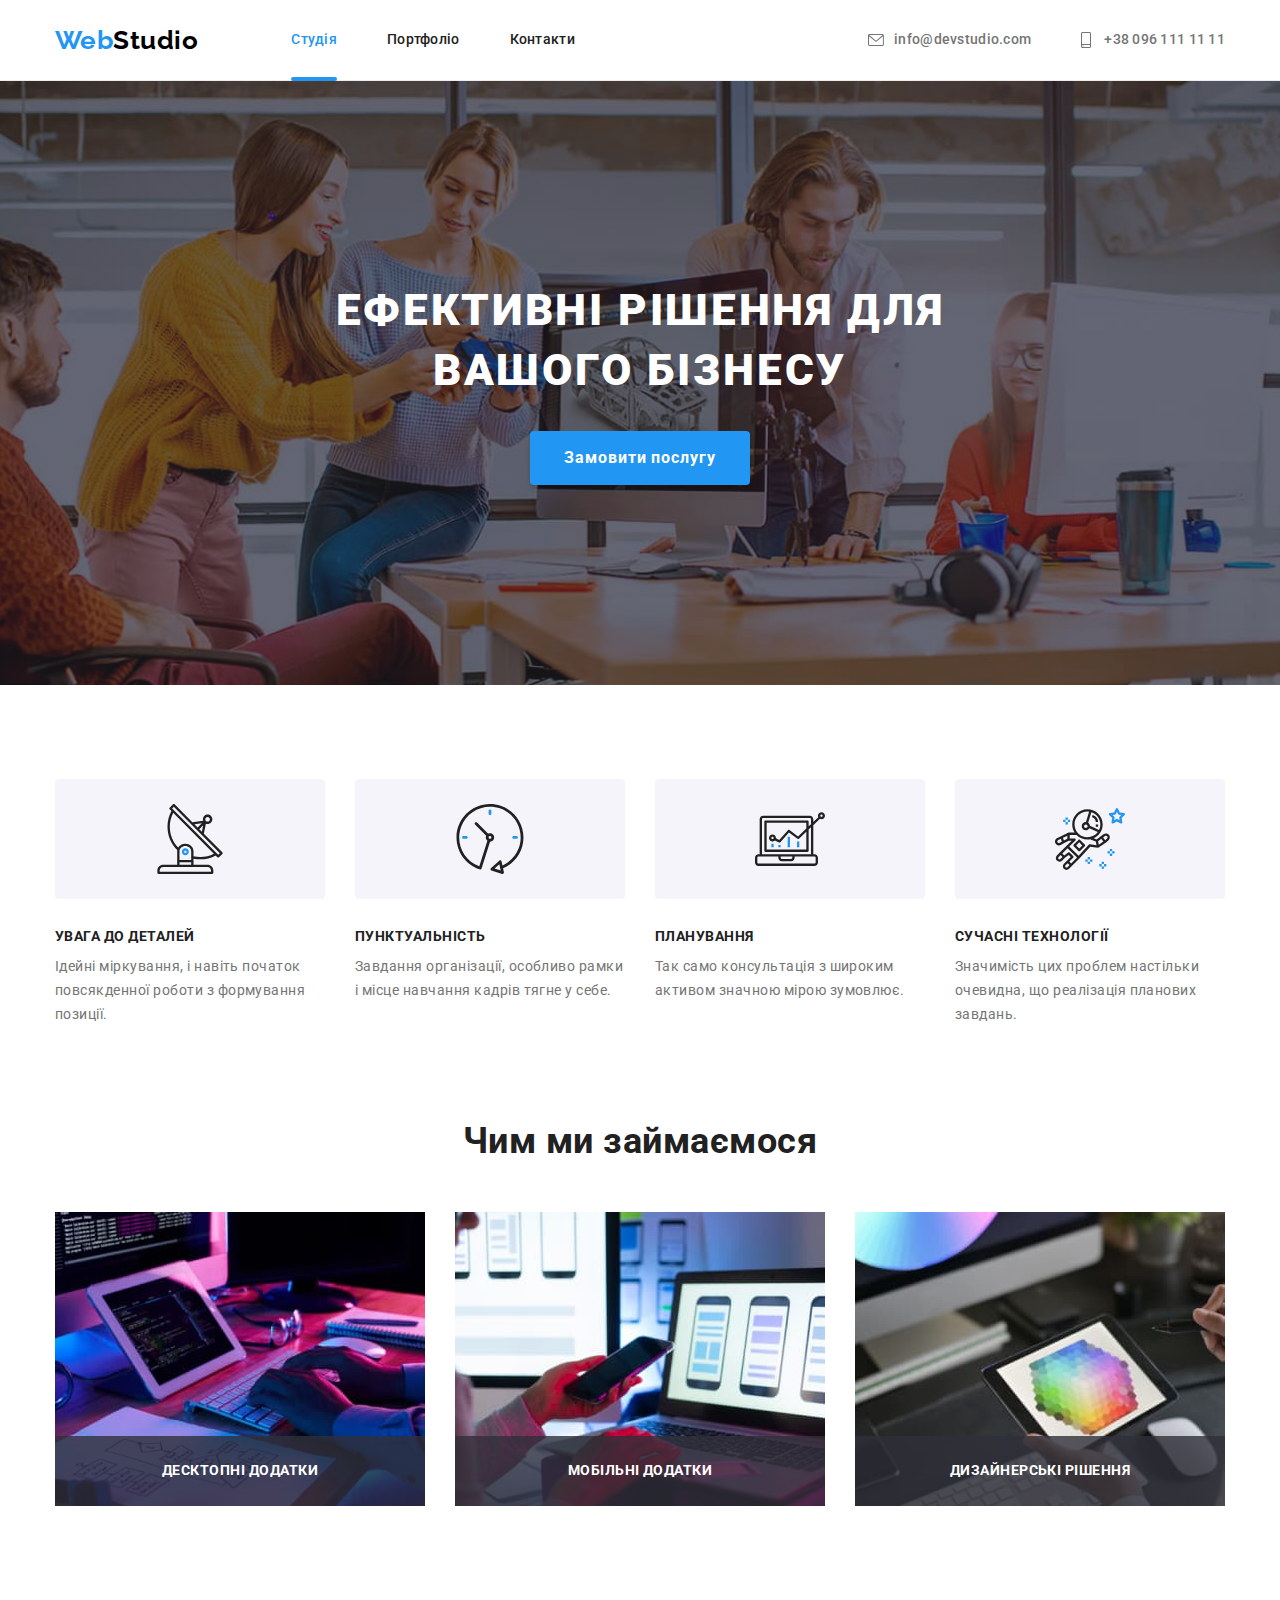
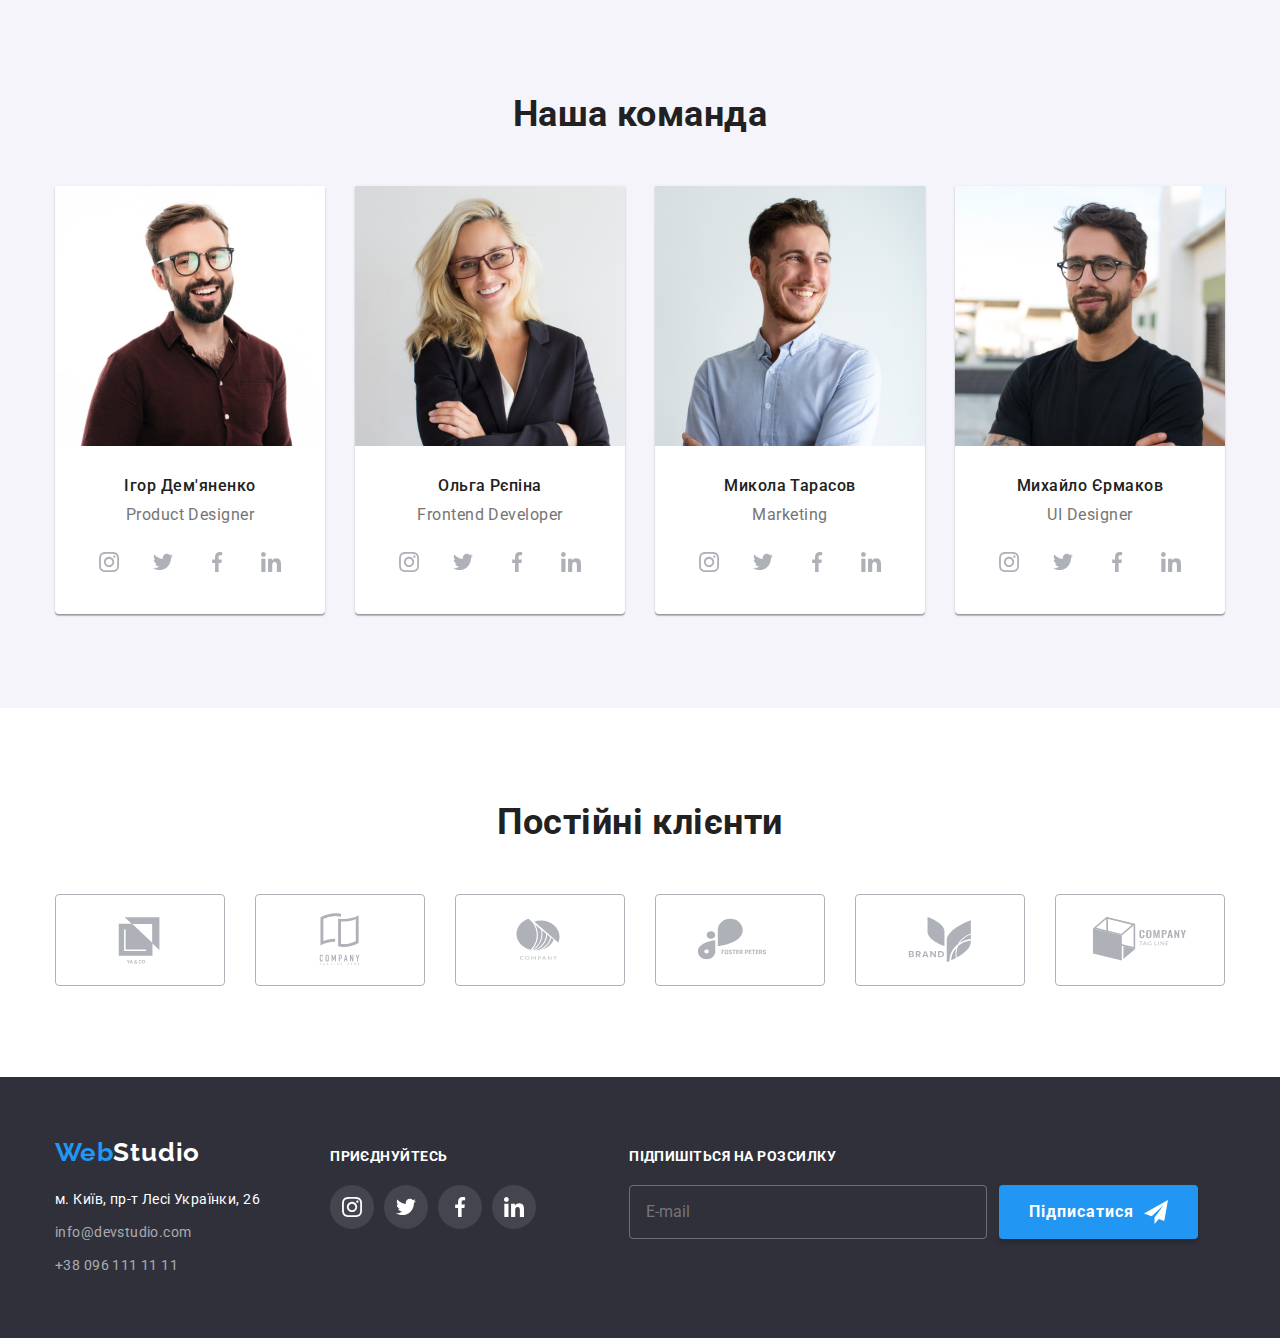
==== index.html @ 99c2af89 "modal+footer" ====
<!DOCTYPE html>
<html lang="uk">
  <head>
    <meta charset="UTF-8" />
    <meta http-equiv="X-UA-Compatible" content="IE=edge" />
    <meta name="viewport" content="width=device-width, initial-scale=1.0" />
    <title>Студія</title>
    <link rel="preconnect" href="https://fonts.googleapis.com" />
    <link rel="preconnect" href="https://fonts.gstatic.com" crossorigin />
    <link
      href="https://fonts.googleapis.com/css2?family=Raleway:wght@700&family=Roboto:wght@400;500;700&display=swap"
      rel="stylesheet"
    />
    <link
      rel="stylesheet"
      href="https://cdnjs.cloudflare.com/ajax/libs/modern-normalize/1.1.0/modern-normalize.min.css"
    />
    <link rel="stylesheet" href="./css/styles.css" />
  </head>
  <body>
    <!--Верхня лінія-->
    <header class="header">
      <div class="container flex-container">
        <nav class="nav flex-cont">
          <a href="./index.html" class="primary"
            >Web<span class="logo-white">Studio</span></a
          >

          <ul class="site-nav">
            <li class="item">
              <a href="./index.html" class="link current">Студія</a>
            </li>
            <li class="item">
              <a href="./portfolio.html" class="link">Портфоліо</a>
            </li>
            <li class="item"><a href="#Контакти" class="link">Контакти</a></li>
          </ul>
        </nav>
        <ul class="cont-nav">
          <li class="item">
            <a href="mailto:info@devstudio.com" class="link"
              ><svg class="icon-mail" width="16" height="12">
                <use href="./images/icons.svg#envelope"></use>
              </svg>
              info@devstudio.com</a
            >
          </li>
          <li class="item">
            <a href="tel:+380961111111" class="link">
              <svg class="icon-phone" width="10" height="16">
                <use href="./images/icons.svg#smartphone"></use>
              </svg>
              +38 096 111 11 11</a
            >
          </li>
        </ul>
      </div>
    </header>
    <main>
      <!--Шапка-->
      <section class="hero">
        <div class="container">
          <h1 class="hero-title">Ефективні рішення для<br />вашого бізнесу</h1>
          <button type="button" class="button" data-modal-open>
            Замовити послугу
          </button>
          <div class="backdrop is-hidden" data-modal>
            <div class="modal">
              <p class="modal-form">Залиште свої дані, ми вам передзвонимо</p>
              <form class="form">
                <div class="form-field">
                <label for="usermame">Ім'я</label>  
                <div class="field-pos">           
                <input type="text" name="usermame" id="usermame" required/>
                <svg class="icon-modal" width="12" height="12">
                  <use href="./images/icons.svg#user"></use></svg>
                </div>   
                </div>
                <div class="form-field">
                <label for="user-tel">Телефон</label>
                <div class="field-pos">
                <input type="tel" name="tel" id="user-tel" required/>
                <svg class="icon-modal" width="13" height="13">
                  <use href="./images/icons.svg#tel"></use></svg>
                </div>
                </div>
                <div class="form-field">
                <label for="user-email">Пошта</label>
                <div class="field-pos">
                <input type="email" name="email" id="user-email" required/>
                <svg class="icon-modal" width="15" height="12">
                  <use href="./images/icons.svg#mail"></use></svg>
                </div>
                </div>
                <div class="form-comment">
                <label for="user-comment">Коментар</label>
                <textarea name="comment" rows="5" placeholder="Введіть текст" id="user-comment"></textarea></div>
                <div class="form-check">
                <input type="checkbox" name="terms" value="terms" id="terms">
                <label for="terms"> Погоджуюся з розсилкою та приймаю <span><a href="#" target="_blank"
                  rel="noreferrer noopener">Умови договору</a></span></label></div>
                
                <button type="submit" class="button">Відправити</button>
              </form>
              <button class="modal-button" data-modal-close>
                <svg class="modal-icon" width="18" height="18">
                  <use href="./images/icons.svg#close-black"></use>
                </svg>
              </button>
            </div>
          </div>
        </div>
      </section>

      <!--Особливості-->
      <section class="section">
        <div class="container">
          <h2 class="visually-hidden">Особливості</h2>
          <ul class="features-list">
            <li class="item">
              <div class="icons">
                <svg class="icon-features" width="70" height="70">
                  <use href="./images/icons.svg#antenna"></use>
                </svg>
              </div>
              <h3 class="features-title">УВАГА ДО ДЕТАЛЕЙ</h3>
              <p class="features-text">
                Ідейні міркування, і навіть початок повсякденної роботи з
                формування позиції.
              </p>
            </li>
            <li class="item">
              <div class="icons">
                <svg class="icon-features" width="70" height="70">
                  <use href="./images/icons.svg#clock"></use>
                </svg>
              </div>
              <h3 class="features-title">ПУНКТУАЛЬНІСТЬ</h3>
              <p class="features-text">
                Завдання організації, особливо рамки і місце навчання кадрів
                тягне у себе.
              </p>
            </li>
            <li class="item">
              <div class="icons">
                <svg class="icon-features" width="70" height="70">
                  <use href="./images/icons.svg#diagram"></use>
                </svg>
              </div>
              <h3 class="features-title">ПЛАНУВАННЯ</h3>
              <p class="features-text">
                Так само консультація з широким активом значною мірою зумовлює.
              </p>
            </li>
            <li class="item">
              <div class="icons">
                <svg class="icon-features" width="70" height="70">
                  <use href="./images/icons.svg#astronaut"></use>
                </svg>
              </div>
              <h3 class="features-title">СУЧАСНІ ТЕХНОЛОГІЇ</h3>
              <p class="features-text">
                Значимість цих проблем настільки очевидна, що реалізація
                планових завдань.
              </p>
            </li>
          </ul>
        </div>
      </section>

      <!--Чим ми займаємося-->
      <section class="section-work">
        <div class="container">
          <h2 class="work-title">Чим ми займаємося</h2>
          <ul class="work-block">
            <li class="item">
              <div class="work-thumb">
                <img
                  src="./images/box-1.jpg"
                  alt="dev"
                  width="370"
                  height="294"
                />
                <div class="element">
                  <p class="features-title">Десктопні додатки</p>
                </div>
              </div>
            </li>
            <li class="item">
              <div class="work-thumb">
                <img
                  src="./images/box-2.jpg"
                  alt="scc"
                  width="370"
                  height="294"
                />
                <div class="element">
                  <p class="features-title">Мобільні додатки</p>
                </div>
              </div>
            </li>
            <li class="item">
              <div class="work-thumb">
                <img
                  src="./images/box-3.jpg"
                  alt="design"
                  width="370"
                  height="294"
                />
                <div class="element">
                  <p class="features-title">Дизайнерські рішення</p>
                </div>
              </div>
            </li>
          </ul>
        </div>
      </section>

      <!--Наша Команда-->
      <section class="section-team">
        <div class="container">
          <h2 class="team-title">Наша команда</h2>
          <ul class="team-list">
            <li class="team-color">
              <img
                src="./images/Ihor-Demianenko.jpg"
                alt="Product Designer"
                width="270"
                height="260"
              />
              <div class="dev-box">
                <h3 class="dev-title">Ігор Дем'яненко</h3>
                <p class="dev-text">Product Designer</p>
                <ul class="dev-contacts">
                  <li class="contact-link">
                    <a
                      href="#"
                      target="_blank"
                      rel="noreferrer noopener"
                      class="link"
                      ><svg class="icon-dev" width="20" height="20">
                        <use href="./images/icons.svg#instagram"></use></svg
                    ></a>
                  </li>
                  <li class="contact-link">
                    <a
                      href="#"
                      target="_blank"
                      rel="noreferrer noopener"
                      class="link"
                      ><svg class="icon-dev" width="20" height="20">
                        <use href="./images/icons.svg#twitter"></use></svg
                    ></a>
                  </li>
                  <li class="contact-link">
                    <a
                      href="#"
                      target="_blank"
                      rel="noreferrer noopener"
                      class="link"
                      ><svg class="icon-dev" width="20" height="20">
                        <use href="./images/icons.svg#facebook"></use></svg
                    ></a>
                  </li>
                  <li class="contact-link">
                    <a
                      href="#"
                      target="_blank"
                      rel="noreferrer noopener"
                      class="link"
                      ><svg class="icon-dev" width="20" height="20">
                        <use href="./images/icons.svg#linkedin"></use></svg
                    ></a>
                  </li>
                </ul>
              </div>
            </li>
            <li class="team-color">
              <img
                src="./images/Olha-Repina.jpg"
                alt="Frontend Developer"
                width="270"
                height="260"
              />
              <div class="dev-box">
                <h3 class="dev-title">Ольга Рєпіна</h3>
                <p class="dev-text">Frontend Developer</p>
                <ul class="dev-contacts">
                  <li class="contact-link">
                    <a
                      href="#"
                      target="_blank"
                      rel="noreferrer noopener"
                      class="link"
                      ><svg class="icon-dev" width="20" height="20">
                        <use href="./images/icons.svg#instagram"></use></svg
                    ></a>
                  </li>
                  <li class="contact-link">
                    <a
                      href="#"
                      target="_blank"
                      rel="noreferrer noopener"
                      class="link"
                      ><svg class="icon-dev" width="20" height="20">
                        <use href="./images/icons.svg#twitter"></use></svg
                    ></a>
                  </li>
                  <li class="contact-link">
                    <a
                      href="#"
                      target="_blank"
                      rel="noreferrer noopener"
                      class="link"
                      ><svg class="icon-dev" width="20" height="20">
                        <use href="./images/icons.svg#facebook"></use></svg
                    ></a>
                  </li>
                  <li class="contact-link">
                    <a
                      href="#"
                      target="_blank"
                      rel="noreferrer noopener"
                      class="link"
                      ><svg class="icon-dev" width="20" height="20">
                        <use href="./images/icons.svg#linkedin"></use></svg
                    ></a>
                  </li>
                </ul>
              </div>
            </li>
            <li class="team-color">
              <img
                src="./images/Mykola-Tarasov.jpg"
                alt="Marketing"
                width="270"
                height="260"
              />
              <div class="dev-box">
                <h3 class="dev-title">Микола Тарасов</h3>
                <p class="dev-text">Marketing</p>
                <ul class="dev-contacts">
                  <li class="contact-link">
                    <a
                      href="#"
                      target="_blank"
                      rel="noreferrer noopener"
                      class="link"
                      ><svg class="icon-dev" width="20" height="20">
                        <use href="./images/icons.svg#instagram"></use></svg
                    ></a>
                  </li>
                  <li class="contact-link">
                    <a
                      href="#"
                      target="_blank"
                      rel="noreferrer noopener"
                      class="link"
                      ><svg class="icon-dev" width="20" height="20">
                        <use href="./images/icons.svg#twitter"></use></svg
                    ></a>
                  </li>
                  <li class="contact-link">
                    <a
                      href=#"
                      target="_blank"
                      rel="noreferrer noopener"
                      class="link"
                      ><svg class="icon-dev" width="20" height="20">
                        <use href="./images/icons.svg#facebook"></use></svg
                    ></a>
                  </li>
                  <li class="contact-link">
                    <a
                      href="#"
                      target="_blank"
                      rel="noreferrer noopener"
                      class="link"
                      ><svg class="icon-dev" width="20" height="20">
                        <use href="./images/icons.svg#linkedin"></use></svg
                    ></a>
                  </li>
                </ul>
              </div>
            </li>
            <li class="team-color">
              <img
                src="./images/Myhailo-Yermakov.jpg"
                alt="UI Designer"
                width="270"
                height="260"
              />
              <div class="dev-box">
                <h3 class="dev-title">Михайло Єрмаков</h3>
                <p class="dev-text">UI Designer</p>
                <ul class="dev-contacts">
                  <li class="contact-link">
                    <a
                      href="#"
                      target="_blank"
                      rel="noreferrer noopener"
                      class="link"
                      ><svg class="icon-dev" width="20" height="20">
                        <use href="./images/icons.svg#instagram"></use></svg
                    ></a>
                  </li>
                  <li class="contact-link">
                    <a
                      href="#"
                      target="_blank"
                      rel="noreferrer noopener"
                      class="link"
                      ><svg class="icon-dev" width="20" height="20">
                        <use href="./images/icons.svg#twitter"></use></svg
                    ></a>
                  </li>
                  <li class="contact-link">
                    <a
                      href="#"
                      target="_blank"
                      rel="noreferrer noopener"
                      class="link"
                      ><svg class="icon-dev" width="20" height="20">
                        <use href="./images/icons.svg#facebook"></use></svg
                    ></a>
                  </li>
                  <li class="contact-link">
                    <a
                      href="#"
                      target="_blank"
                      rel="noreferrer noopener"
                      class="link"
                      ><svg class="icon-dev" width="20" height="20">
                        <use href="./images/icons.svg#linkedin"></use></svg
                    ></a>
                  </li>
                </ul>
              </div>
            </li>
          </ul>
        </div>
      </section>

      <!--Постійні клієнти-->
      <section class="section-clients">
        <div class="container">
          <h2 class="team-title">Постійні клієнти</h2>
          <ul class="clients-list">
            <li class="clients-link">
              <a href="" class="link">
                <svg class="icon-client" width="106" height="60">
                  <use href="./images/icons.svg#ya-co"></use>
                </svg>
              </a>
            </li>
            <li class="clients-link">
              <a href="" class="link">
                <svg class="icon-client" width="106" height="60">
                  <use href="./images/icons.svg#company-tag-here"></use>
                </svg>
              </a>
            </li>
            <li class="clients-link">
              <a href="" class="link">
                <svg class="icon-client" width="106" height="60">
                  <use href="./images/icons.svg#company"></use>
                </svg>
              </a>
            </li>
            <li class="clients-link">
              <a href="" class="link">
                <svg class="icon-client" width="106" height="60">
                  <use href="./images/icons.svg#foster-peters"></use>
                </svg>
              </a>
            </li>
            <li class="clients-link">
              <a href="" class="link">
                <svg class="icon-client" width="106" height="60">
                  <use href="./images/icons.svg#brand"></use>
                </svg>
              </a>
            </li>
            <li class="clients-link">
              <a href="" class="link">
                <svg class="icon-client" width="106" height="60">
                  <use href="./images/icons.svg#company-tag-line"></use>
                </svg>
              </a>
            </li>
          </ul>
        </div>
      </section>
    </main>
    <!--Нижня лінія-->
    <footer class="footer">
      <div class="container footer-contacts">
        <!--step 1-->
        <div class="web-contacts">
          <a href="./index.html" class="primary"
            >Web<span class="logo-black">Studio</span></a
          >

          <address>
            <ul class="nav-foot">
              <li class="item">
                <a
                  href="https://goo.gl/maps/nedKhjfCdMCEQV4k6"
                  target="_blank"
                  rel="noreferrer noopener"
                  class="link"
                  >м. Київ, пр-т Лесі Українки, 26</a
                >
              </li>
              <li class="item">
                <a href="mailto:info@devstudio.com" class="cont-link"
                  >info@devstudio.com</a
                >
              </li>
              <li class="item">
                <a href="tel:+380961111111" class="cont-link"
                  >+38 096 111 11 11</a
                >
              </li>
            </ul>
          </address>
        </div>
        <!--step 2-->
        <div class="social-links">
          <h3 class="features-title">ПРИЄДНУЙТЕСЬ</h3>
          <ul class="social-list">
            <li class="contact-link">
              <a
                href="#"
                target="_blank"
                rel="noreferrer noopener"
                class="link"
                ><svg class="icon-dev" width="20" height="20">
                  <use href="./images/icons.svg#instagram"></use></svg
              ></a>
            </li>
            <li class="contact-link">
              <a
                href="#"
                target="_blank"
                rel="noreferrer noopener"
                class="link"
                ><svg class="icon-dev" width="20" height="20">
                  <use href="./images/icons.svg#twitter"></use></svg
              ></a>
            </li>
            <li class="contact-link">
              <a
                href="#"
                target="_blank"
                rel="noreferrer noopener"
                class="link"
                ><svg class="icon-dev" width="20" height="20">
                  <use href="./images/icons.svg#facebook"></use></svg
              ></a>
            </li>
            <li class="contact-link">
              <a
                href="#"
                target="_blank"
                rel="noreferrer noopener"
                class="link"
                ><svg class="icon-dev" width="20" height="20">
                  <use href="./images/icons.svg#linkedin"></use></svg
              ></a>
            </li>
          </ul>
        </div>
        <!--step 3-->
        <div class="sing-up">
          <h3 class="features-title">ПІДПИШІТЬСЯ НА РОЗСИЛКУ</h3>
          <div class="form-foot">
            <input type="email" name="email" placeholder="E-mail">
            <button type="button" class="button">Підписатися 
              <svg class="icon-send" width="24" height="24">
                <use href="./images/icons.svg#icon-send"></use></svg></button>
          </div>
        </div>
      </div>
    </footer>

    <script src="./js/modal.js"></script>
  </body>
</html>
---- css/styles.css ----
/*.html {
  box-sizing: border-box;
}
*,
*::before,
*::after {
  box-sizing: inherit ;
}*/

:root {
  --primary-text-color: #757575;
  --title-text-color: #212121;
  --accent-text-color: #2196f3;
  --white-text-color: #ffffff;
  --black-color: #000000;
  --background-color: #2f303a;
  --contacts-color: rgba(255, 255, 255, 0.6);
  --button-bg-color: #f5f4fa;
  --icons-color: #afb1b8;
  --animation: 250ms cubic-bezier(0.4, 0, 0.2, 1);
}

body {
  font-family: Roboto, sans-serif;
  letter-spacing: 0.03em;

  color: var(--title-text-color);
  background-color: var(--white-text-color);
}

.visually-hidden {
  position: absolute;
  width: 1px;
  height: 1px;
  margin: -1px;
  border: 0;
  padding: 0;

  white-space: nowrap;
  clip-path: inset(100%);
  clip: rect(0 0 0 0);
  overflow: hidden;
}

h1,
h2,
h3,
h4,
h5,
h6,
p,
ul {
  list-style: none;
  padding: 0;
  margin: 0;
}

.container {
  margin: 0 auto;
  width: 1200px;
  padding-left: 15px;
  padding-right: 15px;

  /*outline: 1px solid tomato;*/
}
.section {
  padding-top: 94px;
  padding-bottom: 94px;
}
img {
  display: block;
  max-width: 100%;
}

/*header*/
.header {
  border-bottom: 1px solid #ececec;
}
.header .flex-container {
  display: flex;
  align-items: center;
}

.flex-cont {
  display: flex;
  align-items: center;
}

.primary {
  font-family: Raleway, sans-serif;
  font-weight: 700;
  font-size: 26px;
  line-height: 1.19;
  text-decoration: none;

  color: var(--accent-text-color);
}
.logo-white {
  color: var(--black-color);
}
.site-nav {
  display: flex;
  margin-left: 93px;
}
.site-nav .item:not(:last-child) {
  margin-right: 50px;
}
.site-nav .link {
  display: block;
  padding-top: 32px;
  padding-bottom: 32px;

  color: var(--title-text-color);
  font-weight: 500;
  font-size: 14px;
  line-height: 1.14;
  letter-spacing: 0.02em;
  text-decoration: none;
  transition: color var(--animation);
}
.site-nav .link:hover,
.site-nav .link:focus {
  color: var(--accent-text-color);
}
.site-nav .link.current {
  position: relative;
  color: var(--accent-text-color);
}
.site-nav .link.current::after {
  content: "";

  display: block;
  position: absolute;
  width: 100%;
  height: 4px;
  bottom: -1px;

  border-radius: 2px;
  background-color: var(--accent-text-color);
}

.cont-nav {
  display: flex;
  margin-left: auto;
}
.cont-nav .item + .item {
  margin-left: 50px;
}
.cont-nav .link {
  display: flex;
  align-items: center;
  padding-top: 32px;
  padding-bottom: 32px;

  color: var(--primary-text-color);
  font-weight: 500;
  font-size: 14px;
  line-height: 1.14;
  letter-spacing: 0.02em;
  text-decoration: none;
  transition: color var(--animation);
}
.cont-nav .link:hover,
.cont-nav .link:focus {
  color: var(--accent-text-color);
}
.icon-mail {
  margin-right: 10px;
  fill: currentColor;
}
.icon-phone {
  margin-right: 13px;
  fill: currentColor;
}

/*hero*/
.hero {
  padding-top: 200px;
  padding-bottom: 200px;

  background-color: #c4c4c4;
  text-align: center;

  max-width: 1600px;
  margin-left: auto;
  margin-right: auto;
  background-image: linear-gradient(
      to right,
      rgba(47, 48, 58, 0.4),
      rgba(47, 48, 58, 0.4)
    ),
    url("../images/team-for-hero.jpg");
  background-repeat: no-repeat;
  background-position: center;
  background-size: cover;
}

.hero-title {
  margin-bottom: 30px;

  color: var(--white-text-color);
  font-weight: 900;
  font-size: 44px;
  line-height: 1.36;
  letter-spacing: 0.06em;
  text-transform: uppercase;
}
.button {
  padding: 10px 32px;

  text-align: center;
  letter-spacing: 0.06em;
  font-family: inherit;
  font-weight: 700;
  font-size: 16px;
  line-height: 1.88;
  cursor: pointer;
  border-color: transparent;
  border-radius: 4px;
  color: var(--white-text-color);
  background-color: var(--accent-text-color);
  box-shadow: 0px 4px 4px rgba(0, 0, 0, 0.15);
  transition: background-color var(--animation);
}
.button:hover,
.button:focus {
  background-color: #188ce8;
  box-shadow: 0px 4px 4px rgba(0, 0, 0, 0.15);
}

/* backdrop*/
.backdrop {
  position: fixed;
  top: 0;
  left: 0;
  z-index: 1;

  width: 100%;
  height: 100%;

  background-color: rgba(0, 0, 0, 0.2);
  transition: opacity var(--animation), visibility var(--animation),
    transform var(--animation);
}
.backdrop.is-hidden {
  opacity: 0;
  pointer-events: none;
  visibility: hidden;
}
.backdrop.is-hidden .modal {
  transform: translate(-50%, -50%) scale(0);
}
.modal {
  position: absolute;
  top: 50%;
  left: 50%;
  transform: translate(-50%, -50%) scale(1);

  width: 528px;
  height: 581px;
  padding: 40px;

  background-color: var(--white-text-color);
  box-shadow: 0px 1px 3px rgba(0, 0, 0, 0.12), 0px 1px 1px rgba(0, 0, 0, 0.14),
    0px 2px 1px rgba(0, 0, 0, 0.2);
  border-radius: 4px;
  transition: transform var(--animation);
}
.modal-button {
  position: absolute;
  top: 0;
  right: 0;
  display: flex;
  align-items: center;
  justify-content: center;

  width: 30px;
  height: 30px;
  margin-top: 8px;
  margin-right: 8px;

  cursor: pointer;
  border: 1px solid #0000001a;
  border-radius: 50%;
  background-color: #fff;
  transition: fill var(--animation), border var(--animation);
}
.modal-button:hover,
.modal-button:focus {
  fill: var(--accent-text-color);
  border-color: var(--accent-text-color);
}
.modal-form {
  margin-bottom: 12px;

  font-weight: 700;
  font-size: 20px;
  line-height: 1.2;
  color: var(--title-text-color);
}
.form-field,
.form-comment {
  display: flex;
  flex-direction: column;
  text-align: left;
}
.form-field {
  margin-bottom: 10px;
}
.form-field label,
.form-comment label {
  margin-bottom: 4px;

  font-size: 12px;
  line-height: 1.2;
  color: var(--primary-text-color);
}
.form-field input {
  padding: 12px 0 12px 42px;

  width: 100%;

  outline: none;
  border: 1px solid rgba(33, 33, 33, 0.2);
  border-radius: 4px;
  transition: var(--animation);
}
.form-field input:hover,
.form-field input:focus {
  border: 1px solid var(--accent-text-color);
}

.field-pos {
  position: relative;
}
.field-pos svg {
  position: absolute;
  top: 50%;
  left: 12px;
  transform: translateY(-50%);

  transition: var(--animation);
}
.field-pos input:hover + .icon-modal,
.field-pos input:focus + .icon-modal {
  fill: var(--accent-text-color);
}

.form-comment textarea {
  padding: 12px 16px;

  outline: none;
  resize: none;
  border: 1px solid rgba(33, 33, 33, 0.2);
  border-radius: 4px;
  transition: var(--animation);
}
.form-comment textarea::placeholder {
  font-size: 12px;
  line-height: 1.17;
  letter-spacing: 0.01em;
  color: rgba(117, 117, 117, 0.5);
}
.form-comment textarea:hover,
.form-comment textarea:focus {
  border: 1px solid var(--accent-text-color);
}
.form-check {
  display: flex;
  justify-content: center;
  gap: 8.38px;

  margin-top: 20px;
  margin-bottom: 30px;
}
.form-check label {
  font-size: 14px;
  line-height: 1.71;
  letter-spacing: 0.01em;
  color: var(--primary-text-color);
}
.form-check a {
  color: var(--accent-text-color);
}
form .button {
  padding: 10px 52px;
}
form .button:hover,
form .button:focus {
  background-color: #188ce8;
  filter: drop-shadow(0px 4px 4px rgba(0, 0, 0, 0.25));
}

/*features*/
.icons {
  display: flex;
  align-items: center;
  justify-content: center;
  width: 270px;
  height: 120px;
  margin-bottom: 30px;
  border-radius: 4px;

  background-color: var(--button-bg-color);
}
.features-list {
  display: flex;
}
.features-list .item + .item {
  margin-left: 30px;
}

.features-title {
  margin-bottom: 10px;

  font-weight: 700;
  font-size: 14px;
  line-height: 1.14;
  text-transform: uppercase;
}
.features-text {
  color: var(--primary-text-color);
  font-size: 14px;
  line-height: 1.71;
}

/*team*/
.section-team {
  padding-top: 94px;
  padding-bottom: 94px;

  background-color: var(--button-bg-color);
}
.team-color {
  background-color: var(--white-text-color);
  box-shadow: 0px 1px 3px rgba(0, 0, 0, 0.12), 0px 1px 1px rgba(0, 0, 0, 0.14),
    0px 2px 1px rgba(0, 0, 0, 0.2);
  border-radius: 0px 0px 4px 4px;
}
.section-work {
  padding-bottom: 94px;
  z-index: -1;
}
.work-block,
.team-list {
  display: flex;
  gap: 30px;
}
.work-title,
.team-title {
  margin-bottom: 50px;

  font-weight: 700;
  font-size: 36px;
  line-height: 1.16;
  text-align: center;
}
.work-thumb {
  position: relative;
}
.work-block .element {
  position: absolute;
  bottom: 0px;

  display: flex;
  justify-content: center;
  align-items: center;

  width: 370px;
  height: 70px;

  background-color: rgba(47, 48, 58, 0.8);
}
.work-block .features-title {
  margin: 0;

  color: var(--white-text-color);
}

.dev-box {
  padding-top: 30px;
  padding-bottom: 30px;
}
.dev-title {
  margin-bottom: 10px;

  font-weight: 500;
  font-size: 16px;
  line-height: 1.19;
  text-align: center;
}
.dev-text {
  margin-bottom: 16px;

  color: var(--primary-text-color);
  font-size: 16px;
  line-height: 1.19;
  text-align: center;
}

.dev-contacts {
  display: flex;
  justify-content: center;
  gap: 10px;
}

.contact-link .link {
  display: flex;
  align-items: center;
  justify-content: center;
  width: 44px;
  height: 44px;

  fill: var(--icons-color);
  background-color: rgba(255, 255, 255, 0.1);
  border-radius: 50%;
  transition: background-color var(--animation), fill var(--animation);
}
.contact-link .link:hover,
.contact-link .link:focus {
  fill: var(--white-text-color);
  background-color: var(--accent-text-color);
}

/*clients*/
.section-clients {
  padding-top: 94px;
  padding-bottom: 91px;
}
.clients-list {
  display: flex;
  justify-content: center;
  gap: 30px;
}
.clients-link .link {
  display: flex;
  align-items: center;
  justify-content: center;
  width: 170px;
  height: 92px;

  border: 1px solid #afb1b8;
  border-radius: 4px;
  transition: fill var(--animation), border var(--animation);
}
.icon-client {
  fill: var(--icons-color);
  transition: fill var(--animation);
}
.clients-link .link:hover,
.clients-link .link:focus {
  fill: var(--accent-text-color);
  border-color: var(--accent-text-color);
}
.clients-link .link:hover .icon-client,
.clients-link .link:focus .icon-client {
  fill: var(--accent-text-color);
}

/*portfolio buttons*/
.button-list {
  display: flex;
  justify-content: center;
  margin-bottom: 50px;
}
.button-list .item + .item {
  margin-left: 8px;
}
.button-list .buttons {
  padding: 6px 22px;

  text-align: center;
  font-family: inherit;
  font-weight: 500;
  font-size: 16px;
  line-height: 1.63;
  cursor: pointer;
  border-color: transparent;
  border-radius: 4px;
  color: var(--title-text-color);
  background-color: var(--button-bg-color);
  transition: background-color var(--animation), color var(--animation),
    box-shadow var(--animation);
}
.button-list .buttons:hover,
.button-list .buttons:focus {
  color: var(--white-text-color);
  background-color: var(--accent-text-color);
  box-shadow: 0px 3px 1px rgba(0, 0, 0, 0.1), 0px 1px 2px rgba(0, 0, 0, 0.08),
    0px 2px 2px rgba(0, 0, 0, 0.12);
}

/*production*/
.prod-list {
  display: flex;
  flex-wrap: wrap;
  gap: 30px;
}
.prod-item .link {
  display: block;

  color: inherit;
  text-decoration: none;

  transition: box-shadow var(--animation);
}
.prod-item .link:hover,
.prod-item .link:focus {
  box-shadow: 0px 1px 1px rgba(0, 0, 0, 0.12), 0px 4px 4px rgba(0, 0, 0, 0.06),
    1px 4px 6px rgba(0, 0, 0, 0.16);
}
.prod-thumb {
  position: relative;
  overflow: hidden;
}
.prod-thumb .descript {
  position: absolute;

  display: flex;
  align-items: center;
  padding-left: 24px;
  padding-right: 24px;
  height: 100%;

  transform: translateY(0);
  opacity: 0;
  transition: opacity var(--animation), transform var(--animation);
  background-color: rgba(33, 150, 243, 0.9);
}
.prod-item .descript-text {
  text-align: left;

  font-size: 18px;
  line-height: 1.6;
  color: var(--white-text-color);
}
.prod-item .link:hover .descript,
.prod-item .link:focus .descript {
  opacity: 1;
  transform: translateY(-100%);
}
.prod-box {
  padding: 20px 24px;

  border-bottom: 1px solid #eeeeee;
  border-right: 1px solid #eeeeee;
  border-left: 1px solid #eeeeee;
}

.prod-title {
  margin-bottom: 4px;

  font-weight: 700;
  font-size: 18px;
  line-height: 2;
  letter-spacing: 0.06em;
}
.prod-text {
  color: var(--primary-text-color);
  font-size: 16px;
  line-height: 1.88;
}

/*footer*/
.footer {
  padding-top: 60px;
  padding-bottom: 60px;

  background-color: var(--background-color);
}
.footer-contacts {
  display: flex;
  align-items: baseline;
}
.web-contacts {
  margin-right: 70px;
}
.logo-black {
  color: var(--white-text-color);
  font-family: Raleway, sans-serif;
  font-weight: 700;
  font-size: 26px;
  line-height: 1.19;
  letter-spacing: 0.03em;
}
.nav-foot .item:not(:last-child) {
  margin-bottom: 9px;
}
address {
  margin-top: 20px;
}
.nav-foot .link {
  color: var(--white-text-color);
  text-decoration: none;
  font-style: normal;
  font-size: 14px;
  line-height: 1.71;
  letter-spacing: 0.03em;
  transition: color var(--animation);
}
.nav-foot .cont-link {
  color: var(--contacts-color);
  text-decoration: none;
  font-style: normal;
  font-size: 14px;
  line-height: 1.71;
  letter-spacing: 0.03em;
  transition: color var(--animation);
}

.nav-foot .link:hover,
.nav-foot .link:focus,
.nav-foot .cont-link:hover,
.nav-foot .cont-link:focus {
  color: var(--accent-text-color);
}

.nav-foot {
  margin-right: auto;
}

.social-links {
  margin-right: 93px;
}
.social-links .features-title {
  margin-bottom: 20px;

  color: var(--white-text-color);
}
.social-list {
  display: flex;
  justify-content: start;
  gap: 10px;
}
.social-list .icon-dev {
  fill: var(--white-text-color);
}

.form-foot {
  display: flex;
  justify-content: start;
}

.sing-up .features-title {
  margin-bottom: 20px;

  color: var(--white-text-color);
}
.form-foot input {
  margin-right: 12px;
  padding: 15px 16px;

  width: 358px;

  border: 1px solid rgba(255, 255, 255, 0.3);
  border-radius: 4px;
  background-color: transparent;
  transition: var(--animation);
}
.form-foot input:hover,
.form-foot input:focus {
  filter: drop-shadow(0px 4px 4px rgba(0, 0, 0, 0.15));
  border: 1px solid var(--accent-text-color);
}
.form-foot::placeholder {
  font-size: 16px;
  line-height: 1.25;
  color: rgba(255, 255, 255, 0.6);
}
.form-foot .button {
  display: flex;
  align-items: center;

  padding: 10px 28px;
}
.form-foot .button:hover,
.form-foot .button:focus {
  filter: drop-shadow(0px 4px 4px rgba(0, 0, 0, 0.25));
}
.icon-send {
  margin-left: 10px;

  /* background: 0px 4px 4px rgba(0, 0, 0, 0.25);*/
}
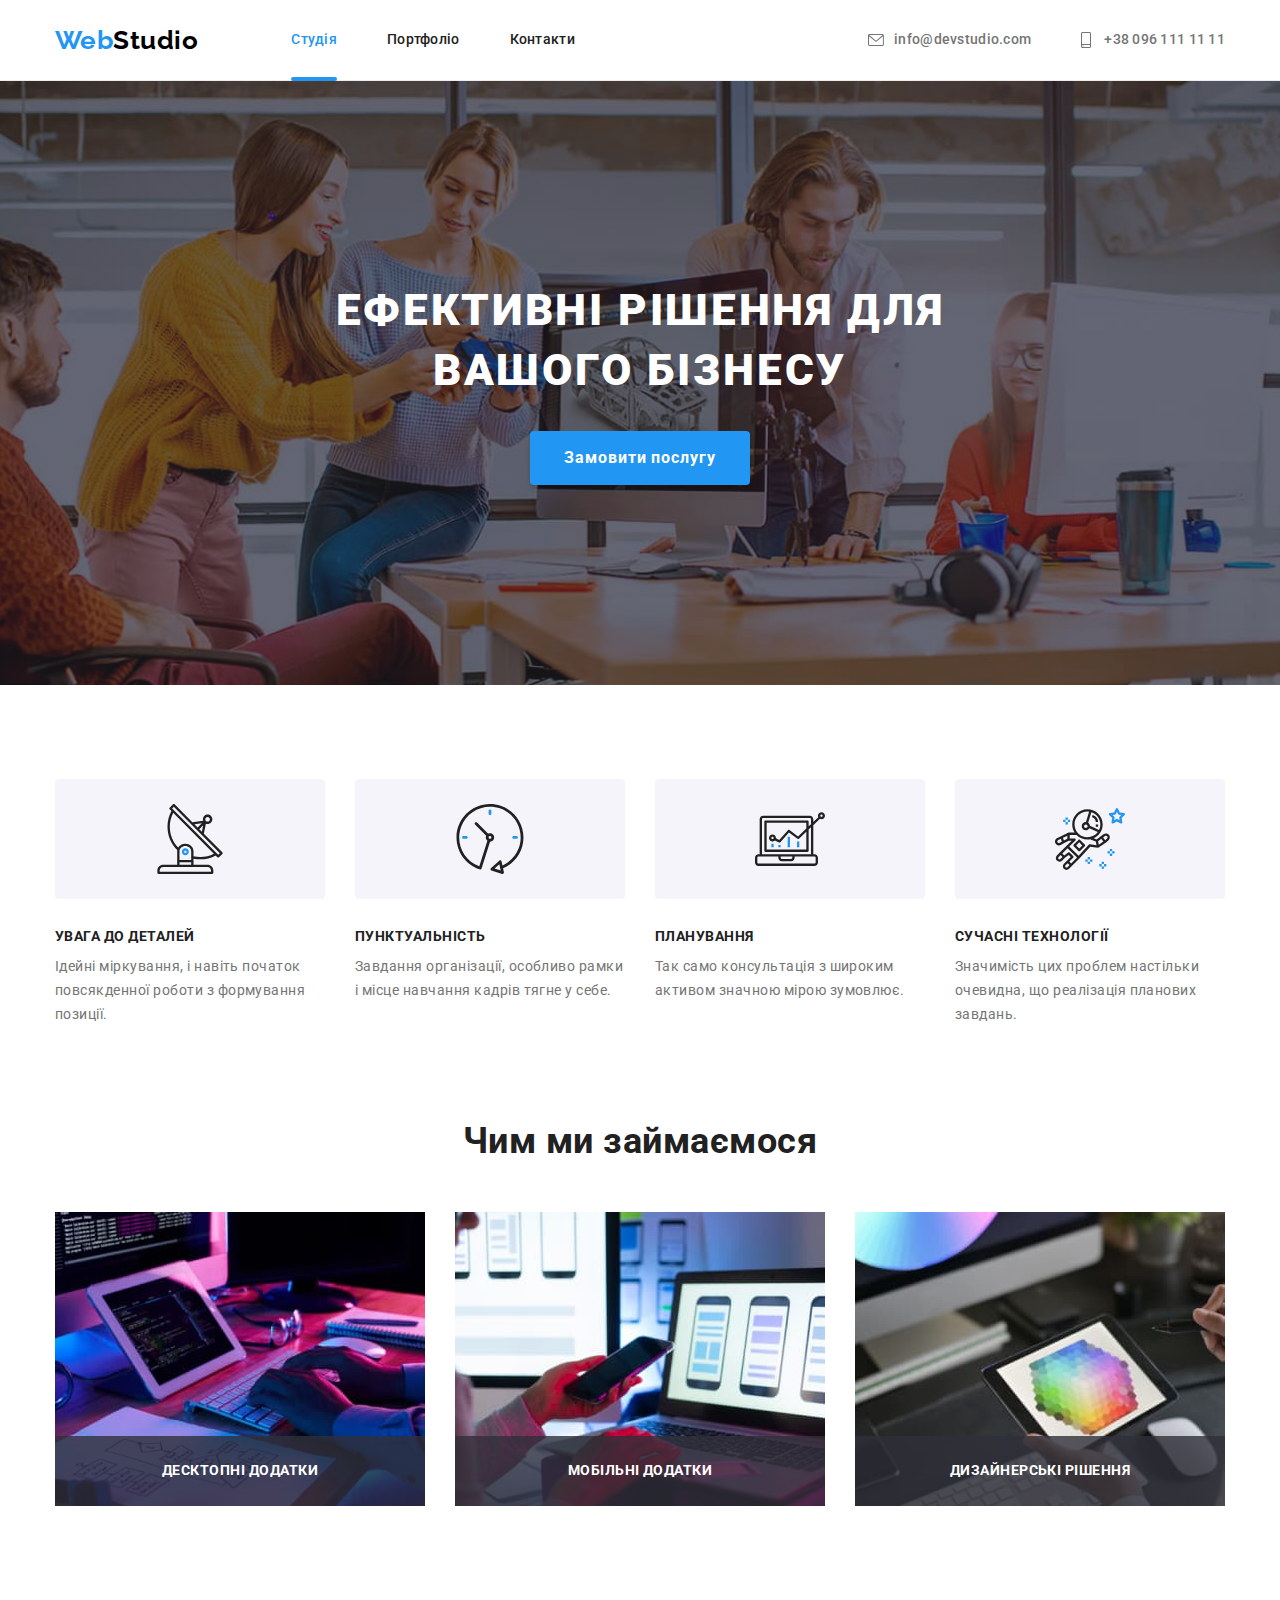
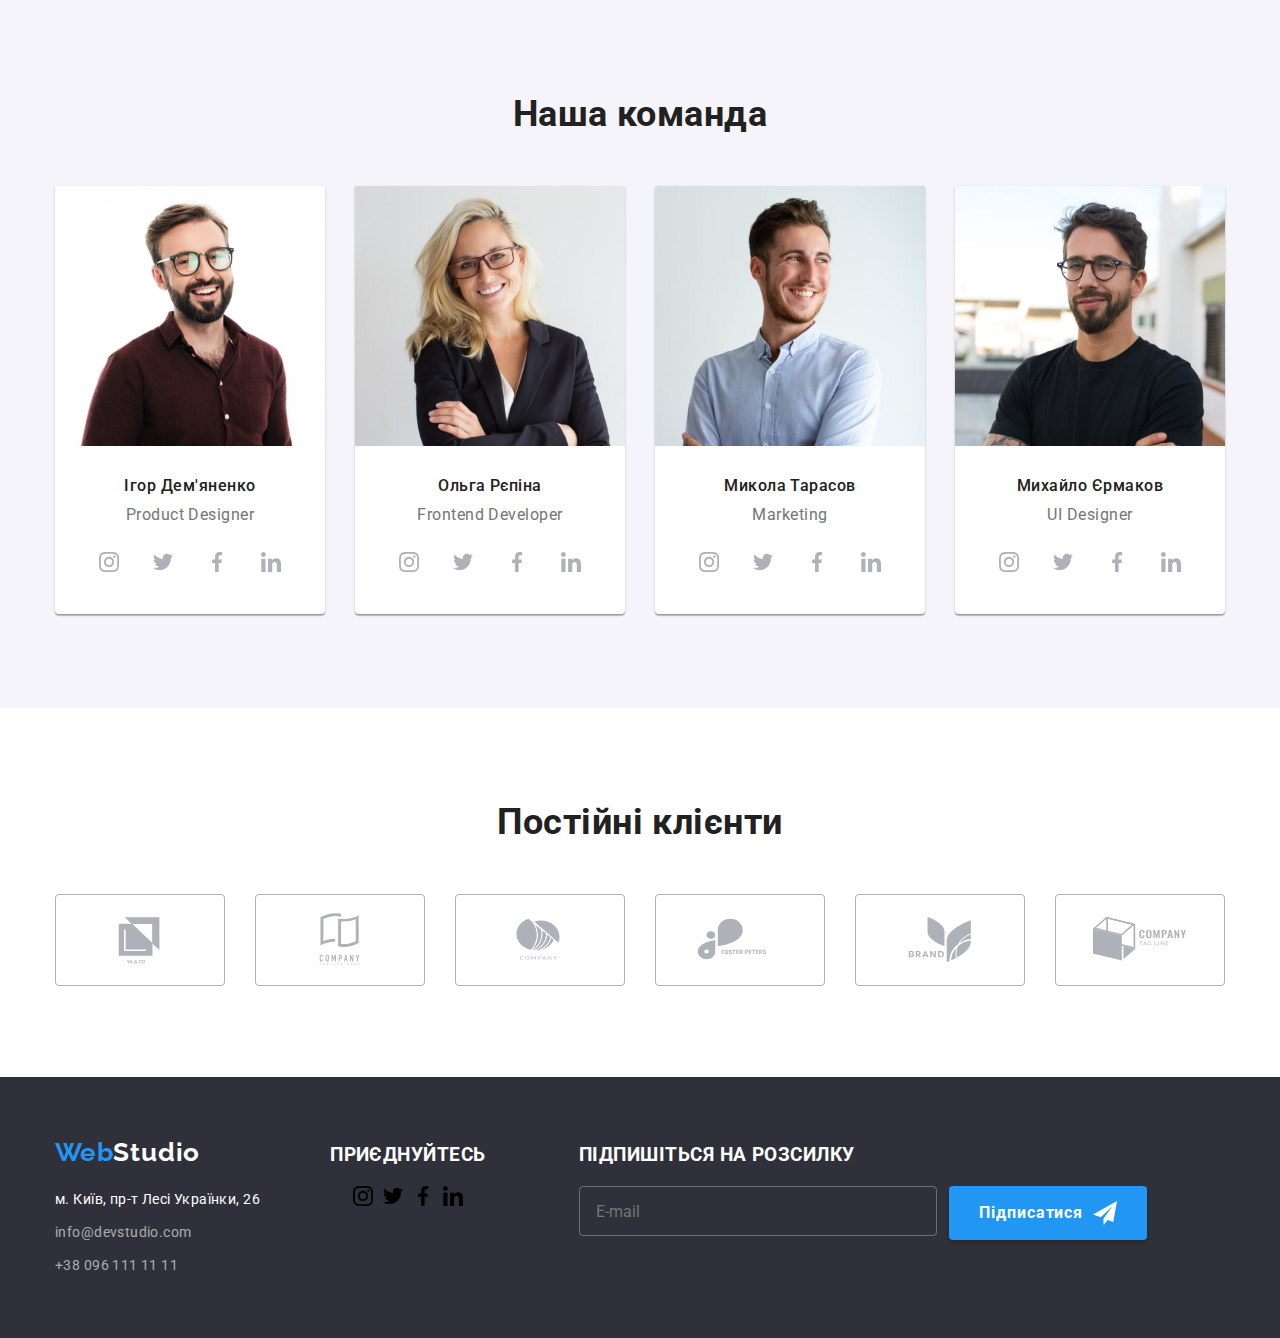
==== commit 94b2c70c: "update" ====
--- a/index.html
+++ b/index.html
@@ -69,36 +69,40 @@
               <p class="modal-form">Залиште свої дані, ми вам передзвонимо</p>
               <form class="form">
                 <div class="form-field">
-                <label for="usermame">Ім'я</label>  
-                <div class="field-pos">           
-                <input type="text" name="usermame" id="usermame" required/>
-                <svg class="icon-modal" width="12" height="12">
-                  <use href="./images/icons.svg#user"></use></svg>
-                </div>   
+                 <label for="usermame">Ім'я</label>  
+                  <div class="field-pos">           
+                   <input type="text" name="usermame" id="usermame" required/>
+                   <svg class="icon-modal" width="12" height="12">
+                   <use href="./images/icons.svg#user"></use></svg>
+                  </div>   
                 </div>
                 <div class="form-field">
-                <label for="user-tel">Телефон</label>
-                <div class="field-pos">
-                <input type="tel" name="tel" id="user-tel" required/>
-                <svg class="icon-modal" width="13" height="13">
-                  <use href="./images/icons.svg#tel"></use></svg>
-                </div>
+                  <label for="user-tel">Телефон</label>
+                  <div class="field-pos">
+                   <input type="tel" name="tel" id="user-tel" required/>
+                   <svg class="icon-modal" width="13" height="13">
+                   <use href="./images/icons.svg#tel"></use></svg>
+                  </div>
                 </div>
                 <div class="form-field">
-                <label for="user-email">Пошта</label>
-                <div class="field-pos">
-                <input type="email" name="email" id="user-email" required/>
-                <svg class="icon-modal" width="15" height="12">
-                  <use href="./images/icons.svg#mail"></use></svg>
-                </div>
+                 <label for="user-email">Пошта</label>
+                 <div class="field-pos">
+                   <input type="email" name="email" id="user-email" required/>
+                   <svg class="icon-modal" width="15" height="12">
+                   <use href="./images/icons.svg#mail"></use></svg>
+                 </div>
                 </div>
                 <div class="form-comment">
-                <label for="user-comment">Коментар</label>
-                <textarea name="comment" rows="5" placeholder="Введіть текст" id="user-comment"></textarea></div>
-                <div class="form-check">
-                <input type="checkbox" name="terms" value="terms" id="terms">
-                <label for="terms"> Погоджуюся з розсилкою та приймаю <span><a href="#" target="_blank"
-                  rel="noreferrer noopener">Умови договору</a></span></label></div>
+                 <label for="user-comment">Коментар</label>
+                 <textarea name="comment" rows="5" placeholder="Введіть текст" id="user-comment"></textarea>
+                </div>
+                  <label class="form-check">
+                    <input type="checkbox" name="terms" value="terms" />
+                    <span class="check"></span>
+                    Погоджуюся з розсилкою та приймаю <a href="#" target="_blank"
+                      rel="noreferrer noopener">Умови договору</a>
+                  </label>
+                
                 
                 <button type="submit" class="button">Відправити</button>
               </form>
@@ -116,50 +120,50 @@
       <section class="section">
         <div class="container">
           <h2 class="visually-hidden">Особливості</h2>
-          <ul class="features-list">
-            <li class="item">
-              <div class="icons">
+          <ul class="features">
+            <li class="features__item">
+              <div class="features__icons">
                 <svg class="icon-features" width="70" height="70">
                   <use href="./images/icons.svg#antenna"></use>
                 </svg>
               </div>
-              <h3 class="features-title">УВАГА ДО ДЕТАЛЕЙ</h3>
-              <p class="features-text">
+              <h3 class="features__subtitle">УВАГА ДО ДЕТАЛЕЙ</h3>
+              <p class="features__text">
                 Ідейні міркування, і навіть початок повсякденної роботи з
                 формування позиції.
               </p>
             </li>
-            <li class="item">
-              <div class="icons">
+            <li class="features__item">
+              <div class="features__icons">
                 <svg class="icon-features" width="70" height="70">
                   <use href="./images/icons.svg#clock"></use>
                 </svg>
               </div>
-              <h3 class="features-title">ПУНКТУАЛЬНІСТЬ</h3>
-              <p class="features-text">
+              <h3 class="features__subtitle">ПУНКТУАЛЬНІСТЬ</h3>
+              <p class="features__text">
                 Завдання організації, особливо рамки і місце навчання кадрів
                 тягне у себе.
               </p>
             </li>
-            <li class="item">
-              <div class="icons">
+            <li class="features__item">
+              <div class="features__icons">
                 <svg class="icon-features" width="70" height="70">
                   <use href="./images/icons.svg#diagram"></use>
                 </svg>
               </div>
-              <h3 class="features-title">ПЛАНУВАННЯ</h3>
-              <p class="features-text">
+              <h3 class="features__subtitle">ПЛАНУВАННЯ</h3>
+              <p class="features__text">
                 Так само консультація з широким активом значною мірою зумовлює.
               </p>
             </li>
-            <li class="item">
-              <div class="icons">
+            <li class="features__item">
+              <div class="features__icons">
                 <svg class="icon-features" width="70" height="70">
                   <use href="./images/icons.svg#astronaut"></use>
                 </svg>
               </div>
-              <h3 class="features-title">СУЧАСНІ ТЕХНОЛОГІЇ</h3>
-              <p class="features-text">
+              <h3 class="features__subtitle">СУЧАСНІ ТЕХНОЛОГІЇ</h3>
+              <p class="features__text">
                 Значимість цих проблем настільки очевидна, що реалізація
                 планових завдань.
               </p>
@@ -171,44 +175,44 @@
       <!--Чим ми займаємося-->
       <section class="section-work">
         <div class="container">
-          <h2 class="work-title">Чим ми займаємося</h2>
+          <h2 class="title">Чим ми займаємося</h2>
           <ul class="work-block">
-            <li class="item">
-              <div class="work-thumb">
+            <li class="work-block__item">
+              <div class="work-block__thumb">
                 <img
                   src="./images/box-1.jpg"
                   alt="dev"
                   width="370"
                   height="294"
                 />
-                <div class="element">
-                  <p class="features-title">Десктопні додатки</p>
-                </div>
-              </div>
-            </li>
-            <li class="item">
-              <div class="work-thumb">
+                <div class="work-block__element">
+                  <p class="subtitle">Десктопні додатки</p>
+                </div>
+              </div>
+            </li>
+            <li class="work-block__item">
+              <div class="work-block__thumb">
                 <img
                   src="./images/box-2.jpg"
                   alt="scc"
                   width="370"
                   height="294"
                 />
-                <div class="element">
-                  <p class="features-title">Мобільні додатки</p>
-                </div>
-              </div>
-            </li>
-            <li class="item">
-              <div class="work-thumb">
+                <div class="work-block__element">
+                  <p class="subtitle">Мобільні додатки</p>
+                </div>
+              </div>
+            </li>
+            <li class="work-block__item">
+              <div class="work-block__thumb">
                 <img
                   src="./images/box-3.jpg"
                   alt="design"
                   width="370"
                   height="294"
                 />
-                <div class="element">
-                  <p class="features-title">Дизайнерські рішення</p>
+                <div class="work-block__element">
+                  <p class="subtitle">Дизайнерські рішення</p>
                 </div>
               </div>
             </li>
@@ -219,55 +223,55 @@
       <!--Наша Команда-->
       <section class="section-team">
         <div class="container">
-          <h2 class="team-title">Наша команда</h2>
-          <ul class="team-list">
-            <li class="team-color">
+          <h2 class="title">Наша команда</h2>
+          <ul class="team">
+            <li class="team__item">
               <img
                 src="./images/Ihor-Demianenko.jpg"
                 alt="Product Designer"
                 width="270"
                 height="260"
               />
-              <div class="dev-box">
-                <h3 class="dev-title">Ігор Дем'яненко</h3>
-                <p class="dev-text">Product Designer</p>
-                <ul class="dev-contacts">
-                  <li class="contact-link">
-                    <a
-                      href="#"
-                      target="_blank"
-                      rel="noreferrer noopener"
-                      class="link"
+              <div class="team__thumb">
+                <h3 class="team__title">Ігор Дем'яненко</h3>
+                <p class="team__text">Product Designer</p>
+                <ul class="social-list">
+                  <li class="social-list__item">
+                    <a
+                      href="#"
+                      target="_blank"
+                      rel="noreferrer noopener"
+                      class="social-list__link"
                       ><svg class="icon-dev" width="20" height="20">
                         <use href="./images/icons.svg#instagram"></use></svg
                     ></a>
                   </li>
-                  <li class="contact-link">
-                    <a
-                      href="#"
-                      target="_blank"
-                      rel="noreferrer noopener"
-                      class="link"
+                  <li class="social-list__item">
+                    <a
+                      href="#"
+                      target="_blank"
+                      rel="noreferrer noopener"
+                      class="social-list__link"
                       ><svg class="icon-dev" width="20" height="20">
                         <use href="./images/icons.svg#twitter"></use></svg
                     ></a>
                   </li>
-                  <li class="contact-link">
-                    <a
-                      href="#"
-                      target="_blank"
-                      rel="noreferrer noopener"
-                      class="link"
+                  <li class="social-list__item">
+                    <a
+                      href="#"
+                      target="_blank"
+                      rel="noreferrer noopener"
+                      class="social-list__link"
                       ><svg class="icon-dev" width="20" height="20">
                         <use href="./images/icons.svg#facebook"></use></svg
                     ></a>
                   </li>
-                  <li class="contact-link">
-                    <a
-                      href="#"
-                      target="_blank"
-                      rel="noreferrer noopener"
-                      class="link"
+                  <li class="social-list__item">
+                    <a
+                      href="#"
+                      target="_blank"
+                      rel="noreferrer noopener"
+                      class="social-list__link"
                       ><svg class="icon-dev" width="20" height="20">
                         <use href="./images/icons.svg#linkedin"></use></svg
                     ></a>
@@ -275,53 +279,53 @@
                 </ul>
               </div>
             </li>
-            <li class="team-color">
+            <li class="team__item">
               <img
                 src="./images/Olha-Repina.jpg"
                 alt="Frontend Developer"
                 width="270"
                 height="260"
               />
-              <div class="dev-box">
-                <h3 class="dev-title">Ольга Рєпіна</h3>
-                <p class="dev-text">Frontend Developer</p>
-                <ul class="dev-contacts">
-                  <li class="contact-link">
-                    <a
-                      href="#"
-                      target="_blank"
-                      rel="noreferrer noopener"
-                      class="link"
+              <div class="team__thumb">
+                <h3 class="team__title">Ольга Рєпіна</h3>
+                <p class="team__text">Frontend Developer</p>
+                <ul class="social-list">
+                  <li class="social-list__item">
+                    <a
+                      href="#"
+                      target="_blank"
+                      rel="noreferrer noopener"
+                      class="social-list__link"
                       ><svg class="icon-dev" width="20" height="20">
                         <use href="./images/icons.svg#instagram"></use></svg
                     ></a>
                   </li>
-                  <li class="contact-link">
-                    <a
-                      href="#"
-                      target="_blank"
-                      rel="noreferrer noopener"
-                      class="link"
+                  <li class="social-list__item">
+                    <a
+                      href="#"
+                      target="_blank"
+                      rel="noreferrer noopener"
+                      class="social-list__link"
                       ><svg class="icon-dev" width="20" height="20">
                         <use href="./images/icons.svg#twitter"></use></svg
                     ></a>
                   </li>
-                  <li class="contact-link">
-                    <a
-                      href="#"
-                      target="_blank"
-                      rel="noreferrer noopener"
-                      class="link"
+                  <li class="social-list__item">
+                    <a
+                      href="#"
+                      target="_blank"
+                      rel="noreferrer noopener"
+                      class="social-list__link"
                       ><svg class="icon-dev" width="20" height="20">
                         <use href="./images/icons.svg#facebook"></use></svg
                     ></a>
                   </li>
-                  <li class="contact-link">
-                    <a
-                      href="#"
-                      target="_blank"
-                      rel="noreferrer noopener"
-                      class="link"
+                  <li class="social-list__item">
+                    <a
+                      href="#"
+                      target="_blank"
+                      rel="noreferrer noopener"
+                      class="social-list__link"
                       ><svg class="icon-dev" width="20" height="20">
                         <use href="./images/icons.svg#linkedin"></use></svg
                     ></a>
@@ -329,53 +333,53 @@
                 </ul>
               </div>
             </li>
-            <li class="team-color">
+            <li class="team__item">
               <img
                 src="./images/Mykola-Tarasov.jpg"
                 alt="Marketing"
                 width="270"
                 height="260"
               />
-              <div class="dev-box">
-                <h3 class="dev-title">Микола Тарасов</h3>
-                <p class="dev-text">Marketing</p>
-                <ul class="dev-contacts">
-                  <li class="contact-link">
-                    <a
-                      href="#"
-                      target="_blank"
-                      rel="noreferrer noopener"
-                      class="link"
+              <div class="team__thumb">
+                <h3 class="team__title">Микола Тарасов</h3>
+                <p class="team__text">Marketing</p>
+                <ul class="social-list">
+                  <li class="social-list__item">
+                    <a
+                      href="#"
+                      target="_blank"
+                      rel="noreferrer noopener"
+                      class="social-list__link"
                       ><svg class="icon-dev" width="20" height="20">
                         <use href="./images/icons.svg#instagram"></use></svg
                     ></a>
                   </li>
-                  <li class="contact-link">
-                    <a
-                      href="#"
-                      target="_blank"
-                      rel="noreferrer noopener"
-                      class="link"
+                  <li class="social-list__item">
+                    <a
+                      href="#"
+                      target="_blank"
+                      rel="noreferrer noopener"
+                      class="social-list__link"
                       ><svg class="icon-dev" width="20" height="20">
                         <use href="./images/icons.svg#twitter"></use></svg
                     ></a>
                   </li>
-                  <li class="contact-link">
-                    <a
-                      href=#"
-                      target="_blank"
-                      rel="noreferrer noopener"
-                      class="link"
+                  <li class="social-list__item">
+                    <a
+                      href="#"
+                      target="_blank"
+                      rel="noreferrer noopener"
+                      class="social-list__link"
                       ><svg class="icon-dev" width="20" height="20">
                         <use href="./images/icons.svg#facebook"></use></svg
                     ></a>
                   </li>
-                  <li class="contact-link">
-                    <a
-                      href="#"
-                      target="_blank"
-                      rel="noreferrer noopener"
-                      class="link"
+                  <li class="social-list__item">
+                    <a
+                      href="#"
+                      target="_blank"
+                      rel="noreferrer noopener"
+                      class="social-list__link"
                       ><svg class="icon-dev" width="20" height="20">
                         <use href="./images/icons.svg#linkedin"></use></svg
                     ></a>
@@ -383,53 +387,53 @@
                 </ul>
               </div>
             </li>
-            <li class="team-color">
+            <li class="team__item">
               <img
                 src="./images/Myhailo-Yermakov.jpg"
                 alt="UI Designer"
                 width="270"
                 height="260"
               />
-              <div class="dev-box">
-                <h3 class="dev-title">Михайло Єрмаков</h3>
-                <p class="dev-text">UI Designer</p>
-                <ul class="dev-contacts">
-                  <li class="contact-link">
-                    <a
-                      href="#"
-                      target="_blank"
-                      rel="noreferrer noopener"
-                      class="link"
+              <div class="team__thumb">
+                <h3 class="team__title">Михайло Єрмаков</h3>
+                <p class="team__text">UI Designer</p>
+                <ul class="social-list">
+                  <li class="social-list__item">
+                    <a
+                      href="#"
+                      target="_blank"
+                      rel="noreferrer noopener"
+                      class="social-list__link"
                       ><svg class="icon-dev" width="20" height="20">
                         <use href="./images/icons.svg#instagram"></use></svg
                     ></a>
                   </li>
-                  <li class="contact-link">
-                    <a
-                      href="#"
-                      target="_blank"
-                      rel="noreferrer noopener"
-                      class="link"
+                  <li class="social-list__item">
+                    <a
+                      href="#"
+                      target="_blank"
+                      rel="noreferrer noopener"
+                      class="social-list__link"
                       ><svg class="icon-dev" width="20" height="20">
                         <use href="./images/icons.svg#twitter"></use></svg
                     ></a>
                   </li>
-                  <li class="contact-link">
-                    <a
-                      href="#"
-                      target="_blank"
-                      rel="noreferrer noopener"
-                      class="link"
+                  <li class="social-list__item">
+                    <a
+                      href="#"
+                      target="_blank"
+                      rel="noreferrer noopener"
+                      class="social-list__link"
                       ><svg class="icon-dev" width="20" height="20">
                         <use href="./images/icons.svg#facebook"></use></svg
                     ></a>
                   </li>
-                  <li class="contact-link">
-                    <a
-                      href="#"
-                      target="_blank"
-                      rel="noreferrer noopener"
-                      class="link"
+                  <li class="social-list__item">
+                    <a
+                      href="#"
+                      target="_blank"
+                      rel="noreferrer noopener"
+                      class="social-list__link"
                       ><svg class="icon-dev" width="20" height="20">
                         <use href="./images/icons.svg#linkedin"></use></svg
                     ></a>
@@ -444,7 +448,7 @@
       <!--Постійні клієнти-->
       <section class="section-clients">
         <div class="container">
-          <h2 class="team-title">Постійні клієнти</h2>
+          <h2 class="title">Постійні клієнти</h2>
           <ul class="clients-list">
             <li class="clients-link">
               <a href="" class="link">
@@ -576,7 +580,7 @@
           <h3 class="features-title">ПІДПИШІТЬСЯ НА РОЗСИЛКУ</h3>
           <div class="form-foot">
             <input type="email" name="email" placeholder="E-mail">
-            <button type="button" class="button">Підписатися 
+            <button type="submit" class="button">Підписатися 
               <svg class="icon-send" width="24" height="24">
                 <use href="./images/icons.svg#icon-send"></use></svg></button>
           </div>
--- a/css/styles.css
+++ b/css/styles.css
@@ -257,8 +257,7 @@
   transform: translate(-50%, -50%) scale(1);
 
   width: 528px;
-  height: 581px;
-  padding: 40px;
+  padding: 40px 39px 40px 41px;
 
   background-color: var(--white-text-color);
   box-shadow: 0px 1px 3px rgba(0, 0, 0, 0.12), 0px 1px 1px rgba(0, 0, 0, 0.14),
@@ -304,8 +303,11 @@
   flex-direction: column;
   text-align: left;
 }
-.form-field {
+.form-field:not(:last-child) {
   margin-bottom: 10px;
+}
+.form-comment {
+  margin-bottom: 20px;
 }
 .form-field label,
 .form-comment label {
@@ -316,10 +318,12 @@
   color: var(--primary-text-color);
 }
 .form-field input {
-  padding: 12px 0 12px 42px;
+  padding-left: 42px;
 
   width: 100%;
-
+  height: 40px;
+  
+  cursor: pointer;
   outline: none;
   border: 1px solid rgba(33, 33, 33, 0.2);
   border-radius: 4px;
@@ -341,7 +345,6 @@
 
   transition: var(--animation);
 }
-.field-pos input:hover + .icon-modal,
 .field-pos input:focus + .icon-modal {
   fill: var(--accent-text-color);
 }
@@ -349,6 +352,7 @@
 .form-comment textarea {
   padding: 12px 16px;
 
+  cursor: pointer;
   outline: none;
   resize: none;
   border: 1px solid rgba(33, 33, 33, 0.2);
@@ -365,23 +369,55 @@
 .form-comment textarea:focus {
   border: 1px solid var(--accent-text-color);
 }
+
 .form-check {
   display: flex;
+  align-items: center;
   justify-content: center;
-  gap: 8.38px;
-
-  margin-top: 20px;
+
   margin-bottom: 30px;
-}
-.form-check label {
+
+  cursor: pointer;
   font-size: 14px;
   line-height: 1.71;
   letter-spacing: 0.01em;
   color: var(--primary-text-color);
 }
+.form-check input {
+  position: absolute;
+  width: 1px;
+  height: 1px;
+  margin: -1px;
+  border: 0;
+  padding: 0;
+  clip: rect(0 0 0 0);
+  overflow: hidden;
+  /*appearance: none;*/
+}
 .form-check a {
+  margin-left: 3px;
   color: var(--accent-text-color);
 }
+.check {
+  width: 16px;
+  height: 15px;
+
+  margin-right: 8px;
+
+  border-radius: 2px;
+  border: 2px solid var(--black-color);
+}
+.form-check input:checked + .check {
+  background-color: var(--accent-text-color);
+  border-color: var(--accent-text-color);
+  border-radius: 2px;
+  background-image: url(../images/icon-check.svg);
+  background-size: contain;
+  background-position: center;
+  background-repeat: no-repeat;
+  transition: var(--animation);
+}
+
 form .button {
   padding: 10px 52px;
 }
@@ -392,25 +428,27 @@
 }
 
 /*features*/
-.icons {
+
+.features {
+  display: flex;
+}
+.features__item:not(:last-child) {
+  margin-right: 30px;
+}
+.features__icons {
   display: flex;
   align-items: center;
   justify-content: center;
+
   width: 270px;
   height: 120px;
+
   margin-bottom: 30px;
   border-radius: 4px;
 
   background-color: var(--button-bg-color);
 }
-.features-list {
-  display: flex;
-}
-.features-list .item + .item {
-  margin-left: 30px;
-}
-
-.features-title {
+.features__subtitle {
   margin-bottom: 10px;
 
   font-weight: 700;
@@ -418,11 +456,56 @@
   line-height: 1.14;
   text-transform: uppercase;
 }
-.features-text {
+.features__text {
   color: var(--primary-text-color);
   font-size: 14px;
   line-height: 1.71;
 }
+
+/*work*/
+.section-work {
+  padding-bottom: 94px;
+  z-index: -1;
+}
+.title {
+  margin-bottom: 50px;
+
+  font-weight: 700;
+  font-size: 36px;
+  line-height: 1.16;
+  text-align: center;
+}
+.work-block {
+  display: flex;
+  gap: 30px;
+}
+.work-block__thumb {
+  position: relative;
+}
+.work-block__element {
+  position: absolute;
+  bottom: 0px;
+
+  display: flex;
+  justify-content: center;
+  align-items: center;
+
+  width: 370px;
+  height: 70px;
+
+  background-color: rgba(47, 48, 58, 0.8);
+}
+.subtitle {
+  margin: 0;
+
+  font-weight: 700;
+  font-size: 14px;
+  line-height: 1.14;
+  text-transform: uppercase;
+
+  color: var(--white-text-color);
+}
+
 
 /*team*/
 .section-team {
@@ -431,57 +514,21 @@
 
   background-color: var(--button-bg-color);
 }
-.team-color {
+.team {
+  display: flex;
+  gap: 30px;
+}
+.team__item {
   background-color: var(--white-text-color);
   box-shadow: 0px 1px 3px rgba(0, 0, 0, 0.12), 0px 1px 1px rgba(0, 0, 0, 0.14),
     0px 2px 1px rgba(0, 0, 0, 0.2);
   border-radius: 0px 0px 4px 4px;
 }
-.section-work {
-  padding-bottom: 94px;
-  z-index: -1;
-}
-.work-block,
-.team-list {
-  display: flex;
-  gap: 30px;
-}
-.work-title,
-.team-title {
-  margin-bottom: 50px;
-
-  font-weight: 700;
-  font-size: 36px;
-  line-height: 1.16;
-  text-align: center;
-}
-.work-thumb {
-  position: relative;
-}
-.work-block .element {
-  position: absolute;
-  bottom: 0px;
-
-  display: flex;
-  justify-content: center;
-  align-items: center;
-
-  width: 370px;
-  height: 70px;
-
-  background-color: rgba(47, 48, 58, 0.8);
-}
-.work-block .features-title {
-  margin: 0;
-
-  color: var(--white-text-color);
-}
-
-.dev-box {
+.team__thumb {
   padding-top: 30px;
   padding-bottom: 30px;
 }
-.dev-title {
+.team__title {
   margin-bottom: 10px;
 
   font-weight: 500;
@@ -489,7 +536,7 @@
   line-height: 1.19;
   text-align: center;
 }
-.dev-text {
+.team__text {
   margin-bottom: 16px;
 
   color: var(--primary-text-color);
@@ -497,14 +544,12 @@
   line-height: 1.19;
   text-align: center;
 }
-
-.dev-contacts {
+.social-list {
   display: flex;
   justify-content: center;
   gap: 10px;
 }
-
-.contact-link .link {
+.social-list__link {
   display: flex;
   align-items: center;
   justify-content: center;
@@ -516,8 +561,8 @@
   border-radius: 50%;
   transition: background-color var(--animation), fill var(--animation);
 }
-.contact-link .link:hover,
-.contact-link .link:focus {
+.social-list__link:hover,
+.social-list__link:focus {
   fill: var(--white-text-color);
   background-color: var(--accent-text-color);
 }
@@ -727,14 +772,14 @@
 
   color: var(--white-text-color);
 }
-.social-list {
+/*.social-list {
   display: flex;
   justify-content: start;
   gap: 10px;
 }
 .social-list .icon-dev {
   fill: var(--white-text-color);
-}
+}*/
 
 .form-foot {
   display: flex;
@@ -748,10 +793,12 @@
 }
 .form-foot input {
   margin-right: 12px;
-  padding: 15px 16px;
+  padding-left: 16px;
 
   width: 358px;
-
+  height: 50px;
+
+  color: var(--white-text-color);
   border: 1px solid rgba(255, 255, 255, 0.3);
   border-radius: 4px;
   background-color: transparent;
